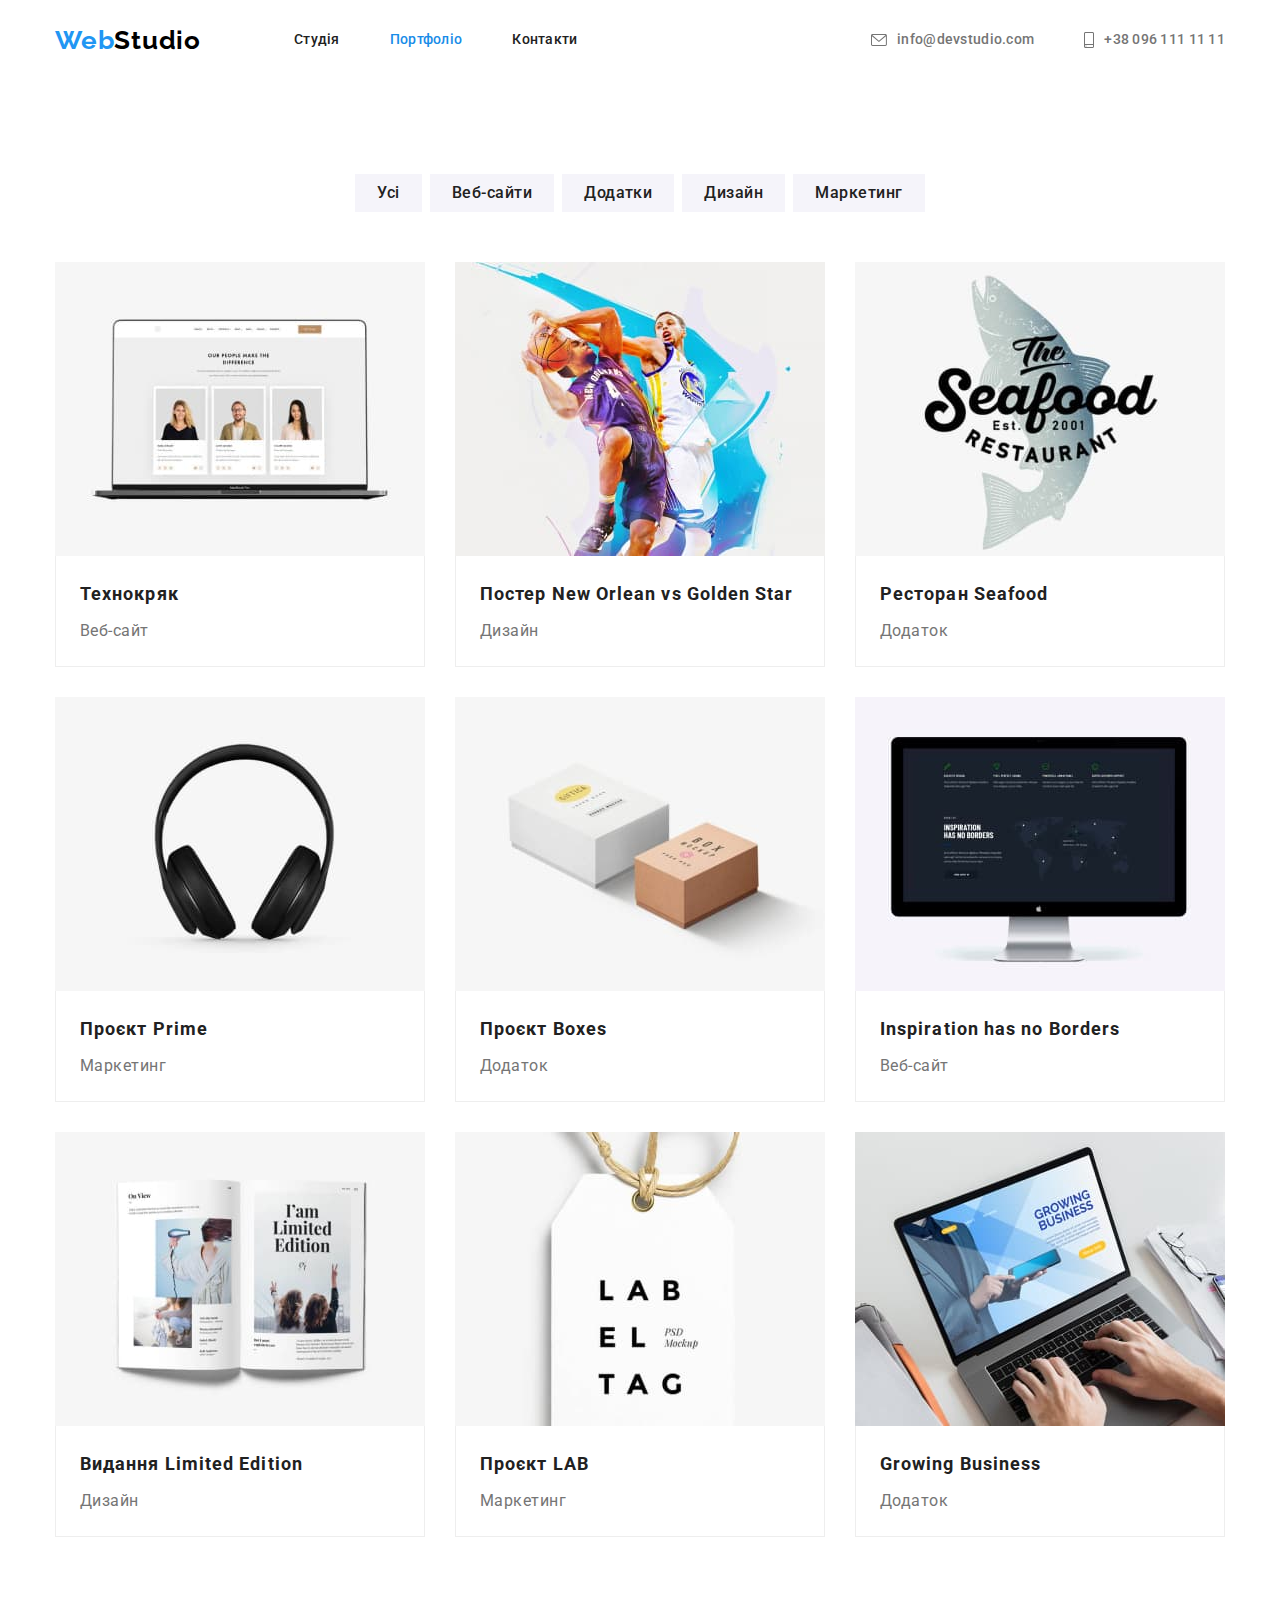
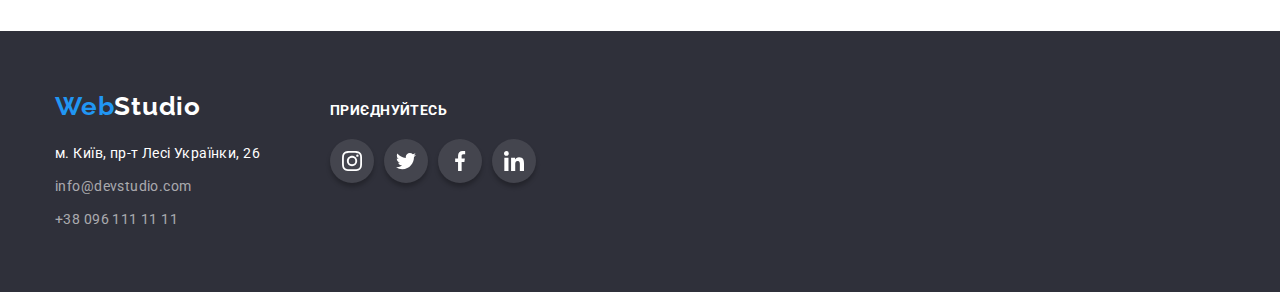
==== portfolio.html @ 5a69de16 "Start" ====
<!DOCTYPE html>
<html lang="uk">
<head>
    <meta charset="UTF-8">
    <meta http-equiv="X-UA-Compatible" content="IE=edge">
    <meta name="viewport" content="width=device-width, initial-scale=1.0">
    <title>Portfolio</title>
    <link rel="preconnect" href="https://fonts.googleapis.com">
    <link rel="preconnect" href="https://fonts.gstatic.com" crossorigin>
    <link href="https://fonts.googleapis.com/css2?family=Raleway:wght@700&family=Roboto:wght@400;500;700;900&display=swap"
        rel="stylesheet">
        <link rel="stylesheet" href="https://cdnjs.cloudflare.com/ajax/libs/modern-normalize/1.1.0/modern-normalize.min.css">
    <link rel="stylesheet" href="./css/styles.css">
</head>
<body>
<header>
    <!-- Header Nav -->
    <div class="container container-nav">
        <nav class="nav">
            <a class="logo link" href="./index.html">
                <span class="logo-accent">Web</span>Studio
            </a>
            <ul class="list list-nav">
                <li class="item">
                    <a class="link" href="./index.html">
                        Студія
                    </a>
                </li>
                <li class="item">
                    <a class="link current" href="./portfolio.html">
                        Портфоліо
                    </a>
                </li>
                <li class="item">
                    <a class="link" href="/">
                        Контакти
                    </a>
                </li>
            </ul>
        </nav>
        <ul class="list contacts-nav">
            <li class="item">
                <a class="link" href="maito:info@devstudio.com">
                    <svg class="link-icon" width="16" height="12">
                        <use href="./images/icons.svg#icon-envelope"></use>
                    </svg>
                    info@devstudio.com
                </a>
            </li>
            <li class="item">
                <a class="link" href="tel:+380961111111">
                    <svg class="link-icon" width="10" height="16">
                        <use href="./images/icons.svg#icon-smartphone"></use>
                    </svg>
                    +38 096 111 11 11
                </a>
            </li>
        </ul>
    </div>
</header>
    <main>
        <section class="section-portfolio">
            <!-- Filter portfolio -->
            <h1 hidden>
                Наші роботи
            </h1>
        <div class="container">
            <ul class="list filter-list">
                <li class="item">
                    <button class="filter-button" type="button">
                        Усі
                    </button>
                </li>
                <li class="item">
                    <button class="filter-button" type="button">
                        Веб-сайти
                    </button>
                </li>
                <li class="item">
                    <button class="filter-button" type="button">
                        Додатки
                    </button>
                </li>
                <li class="item">
                    <button class="filter-button" type="button">
                        Дизайн
                    </button>
                </li>
                <li class="item">
                    <button class="filter-button" type="button">
                        Маркетинг
                    </button>
                </li>
            </ul>
            <!-- Main portfolio -->
            <ul class="list portfolio-list">
                <li class="item">
                    <a>
                        <img src="./images/techno1.jpg" alt="Веб-сайт на ноутбуці" width="370" height="294">
                        <div class="portfolio-box">
                            <h2 class="portfolio-title">
                                Технокряк
                            </h2>
                            <p class="portfolio-text">
                                Веб-сайт
                            </p>
                        </div>
                    </a>
                </li>
                <li class="item">
                    <a>
                        <img src="./images/poster2.jpg" alt="Постер з баскетболістами" width="370" height="294">
                        <div class="portfolio-box">
                            <h2 class="portfolio-title">
                                Постер New Orlean vs Golden Star
                            </h2>
                            <p class="portfolio-text">
                                Дизайн
                            </p>
                        </div>
                    </a>
                </li>
                <li class="item">
                    <a>
                        <img src="./images/seafood3.jpg" alt="Лого ресторану" width="370" height="294">
                        <div class="portfolio-box">
                            <h2 class="portfolio-title">
                                Ресторан Seafood
                            </h2>
                            <p class="portfolio-text">
                                Додаток
                            </p>
                        </div>                       
                    </a>
                </li>
                <li class="item">
                    <a>
                        <img src="./images/prime4.jpg" alt="Навушники" width="370" height="294">
                        <div class="portfolio-box">
                            <h2 class="portfolio-title">
                                Проєкт Prime
                            </h2>
                            <p class="portfolio-text">
                                Маркетинг
                            </p>
                        </div>
                    </a>
                </li>
                <li class="item">
                    <a>
                        <img src="./images/boxes5.jpg" alt="Дві коробки" width="370" height="294">
                        <div class="portfolio-box">
                            <h2 class="portfolio-title">
                                Проєкт Boxes
                            </h2>
                            <p class="portfolio-text">
                                Додаток
                            </p>
                        </div>
                    </a>
                </li>
                <li class="item">
                    <a>
                        <img src="./images/inspiration6.jpg" alt="Монітор з веб-сайтом" width="370" height="294">
                        <div class="portfolio-box">
                            <h2 class="portfolio-title">
                                Inspiration has no Borders
                            </h2>
                            <p class="portfolio-text">
                                Веб-сайт
                            </p>
                        </div> 
                    </a>
                </li>
                <li class="item">
                    <a>
                        <img src="./images/limitededition7.jpg" alt="Розгорнута книга" width="370" height="294">
                        <div class="portfolio-box">
                            <h2 class="portfolio-title">
                                Видання Limited Edition
                            </h2>
                            <p class="portfolio-text">
                                Дизайн
                            </p>
                        </div>
                    </a>
                </li>
                <li class="item">
                    <a>
                        <img src="./images/lab8.jpg" alt="Бірка з брендом" width="370" height="294">
                        <div class="portfolio-box">
                            <h2 class="portfolio-title">
                                Проєкт LAB
                            </h2>
                            <p class="portfolio-text">
                                Маркетинг
                            </p>
                        </div>
                    </a>
                </li>
                <li class="item">
                    <a>
                        <img src="./images/business9.jpg" alt="Руки друкують на ноутбуці" width="370" height="294">
                        <div class="portfolio-box"><h2 class="portfolio-title">
                            Growing Business
                        </h2>
                        <p class="portfolio-text">
                            Додаток
                        </p>
                    </div>  
                    </a>
                </li>
            </ul>
        </div>
        </section>
    </main>
    <footer class="footer">
        <div class="container">
            <div>
                <a class="logo link footer-logo" href="./index.html">
                    <span class="logo-accent">Web</span>Studio
                </a>
                <address>
                    <a class="link street-contact" href="https://goo.gl/maps/yDgXRb8fHyVBhMKj9" target="_blank"
                        rel="noopener noreferrer nofollow">
                        м. Київ, пр-т Лесі Українки, 26
                    </a>
                    <ul class="list">
                        <li class="mail-list">
                            <a class="link footer-contacts mail" href="mailto:info@devstudio.com">
                                info@devstudio.com
                            </a>
                        </li>
                        <li>
                            <a class="link footer-contacts" href="tel:+380961111111">
                                +38 096 111 11 11
                            </a>
                        </li>
                    </ul>
                </address>
            </div>
            <div class="footer-icon-wrapper">
                <p class="text-footer-social">
                    приєднуйтесь
                </p>
                <ul class="list list-footer-social">
                    <li class="item-social-footer">
                        <a class="link-social link-social-footer" href="">
                            <svg class="icon-social" width="20" height="20px">
                                <use href="./images/icons.svg#icon-instagram-2"></use>
                            </svg>
                        </a>
                    </li>
                    <li class="item-social-footer">
                        <a class="link-social link-social-footer" href="">
                            <svg class="icon-social" width="20" height="20px">
                                <use href="./images/icons.svg#icon-twitter"></use>
                            </svg>
                        </a>
                    </li>
                    <li class="item-social-footer">
                        <a class="link-social link-social-footer" href="">
                            <svg class="icon-social" width="20" height="20px">
                                <use href="./images/icons.svg#icon-facebook"></use>
                            </svg>
                        </a>
                    </li>
                    <li class="item-social-footer">
                        <a class="link-social link-social-footer" href="">
                            <svg class="icon-social" width="20" height="20px">
                                <use href="./images/icons.svg#icon-linkedin"></use>
                            </svg>
                        </a>
                    </li>
                </ul>
            </div>
        </div>
    </footer>
</body>
</html>
---- css/styles.css ----
:root {
    --brandcolor: #2196F3;
    --secondary-accent-color: #188CE8;
    --backgroundcolor: #FFFFFF;
    --text-color: #fff;
    --accent-bcg-color: #2F303A;
    --secondary-bcg-color: #F5F4FA;
    --hcolor: #212121;
    --pcolor: #757575;
    --logocolor: #000000;
}

/* Глобальны зміни */

img {
    display: block;
}

h1,
h2,
h3,
ul,
p {
    margin: 0px 0px;
}

body {
    font-family: Roboto, sans-serif;
    background-color: var(--backgroundcolor);
    color: var(--hcolor);

}



.container {
    width: 1200px;
    margin: 0 auto;
    padding: 0 15px;
}

.list {
    list-style: none;
    padding-left: 0;
}

.link {
    text-decoration: none;
}

/* Студія */

/* Logo head  */

.container-nav {
    display: flex;
    
}

.logo {
    font-family: 'Raleway';
    font-style: normal;
    font-weight: 700;
    font-size: 26px;
    line-height: 1.19;
    letter-spacing: 0.03em;
    color: var(--logocolor);
}

.logo-accent {
    color: var(--brandcolor);
}

/* Nav */

.nav {
    display: flex;
    align-items: center;
}

.list-nav .link.current {
    color: var(--secondary-accent-color);
}

.list-nav {
    display: flex;
    margin-left: 93px;
}

.list-nav .item + .item {
    margin-left: 50px;
}

.list-nav .link {
    display: block;
    padding-top: 32px;
    padding-bottom: 32px;

    font-family: 'Roboto';
    font-style: normal;
    font-weight: 500;
    font-size: 14px;
    line-height: 1.14;
    letter-spacing: 0.02em;
    color: var(--hcolor);
}

.link:hover, .link:focus {
    color: var(--brandcolor);
}

/* Contacts Nav */

.contacts-nav {
    display: flex;
    margin-left: auto;
}

.contacts-nav .item + .item {
    margin-left: 50px;
}

.contacts-nav .link {
    display: flex;
    justify-content: center;
    align-items: center;
    padding-top: 32px;
    padding-bottom: 32px;

    font-weight: 500;
    font-style: normal;
    line-height: 1.14;
    font-size: 14px;
    color: var(--pcolor);
    letter-spacing: 0.02em;
}
.link:hover,
.link:focus {
    color: var(--brandcolor);
}

.link-icon {
    margin-right: 10px;
    fill: currentColor;
}

/* Main Studio */
.hero {
    margin-right: auto;
    margin-left: auto;
    max-width: 1600px;
    height: 600px;
    padding-top: 200px;
    padding-bottom: 200px;

    background-image: linear-gradient(
    rgba(47, 48, 58, 0.4),
    rgba(47, 48, 58, 0.4)),
    url(../images/hero.jpg);
    background-repeat: no-repeat;
    background-position: center;
    background-size: cover;

    background-color: var(--accent-bcg-color);
    text-align: center;
    

}

.hero-title {
    max-width: 696px;
    margin: 0 auto 30px;

    font-style: normal;
    font-weight: 900;
    font-size: 44px;
    line-height: 1.36;
    letter-spacing: 0.06em;
    text-transform: uppercase;
    color: var(--text-color);
}

.hero-button {
    padding: 10px 32px;
    min-width: 216px;
    
    font-family: 'Roboto';
    font-style: normal;
    font-weight: 700;
    font-size: 16px;
    line-height: 1.88;
    text-align: center;
    letter-spacing: 0.06em;
    color: var(--text-color);
    background-color: var(--brandcolor);
    cursor: pointer;
    border: none;
    box-shadow: 0px 4px 4px rgba(0, 0, 0, 0.15);
    border-radius: 4px;
}

.hero-button:hover,
.hero-button:focus {
    background-color: var(--secondary-accent-color);
}

/*Our advantages */

.visually-hidden {
    position: absolute;
    white-space: nowrap;
    width: 1px;
    height: 1px;
    overflow: hidden;
    border: 0;
    padding: 0;
    clip: rect(0 0 0 0);
    clip-path: inset(50%);
    margin: -1px;
}

.our-advantages {
    padding-top: 94px;
    padding-bottom: 94px;
}

.advantages-list {
    display: flex;
    justify-content: space-between;
}

.advantages-list .item {
    width: 270px;
}

.advantages-list .item+.item {
    margin-left: 30px;
}

.box-icon {
    display: flex;
    justify-content: center;
    align-items: center;
    margin-bottom: 30px;
    width: 270px;
    height: 120px;
    background-color: var(--secondary-bcg-color);
}

.advantages-title {
    margin-bottom: 10px;

    font-style: normal;
    font-size: 14px;
    line-height: 1.14;
    letter-spacing: 0.03em;
    text-transform: uppercase;
}

.advantages-text {
    font-weight: 400;
    font-size: 14px;
    line-height: 1.71;
    letter-spacing: 0.03em;
    color: var(--pcolor)
}

/* We do */

.we-do {
    padding-bottom: 94px;
}

.we-do .list {
    display: flex;
    justify-content: space-between;
}

.we-do-title,
.our-team-title {
    margin-bottom: 50px;

    font-style: normal;
    font-size: 36px;
    line-height: 1.17;
    text-align: center;
    letter-spacing: 0.03em;
}

/* our team */
.our-team {
    padding-top: 94px;
    padding-bottom: 94px;
    background-color: var(--secondary-bcg-color);
}

.team-list {
    display: flex;
    justify-content: space-between;
}

.team-list .item {
    padding-bottom: 30px;
    text-align: center;
    background: var(--backgroundcolor);
    box-shadow: 0px 1px 3px rgba(0, 0, 0, 0.12), 
    0px 1px 1px rgba(0, 0, 0, 0.14), 
    0px 2px 1px rgba(0, 0, 0, 0.2);
    border-radius: 0px 0px 4px 4px;
}

.img-team {
    margin-bottom: 30px;
}

.team-name {
    margin-bottom: 10px;

    font-style: normal;
    font-weight: 500;
    font-size: 16px;
    line-height: 1.19;
    letter-spacing: 0.03em;
}

.job-title {
    font-size: 16px;
    line-height: 1.19;
    letter-spacing: 0.03em;
    color: var(--pcolor);
    margin-bottom: 16px;
}

.icon-wrapper {
    display: flex;
    justify-content: center;
    align-items: center;
    
}

.link-social {
    display: flex;
    align-items: center;
    justify-content: center;
    width: 44px;
    height: 44px;
    cursor: pointer;
    color: #afb1b8;
    border-radius: 50%;
}

.link-social:hover,
.link-social:focus {
    color: var(--backgroundcolor);
    background-color: var(--brandcolor);
}

.link-social:not(:last-child) {
    margin-right: 10px;
}

.icon-social {
    display: flex;
    justify-content: center;
    align-items: center;
    fill: currentColor;
}

/* Section clients */

.section-clients {
    padding-top: 94px;
    padding-bottom: 94px;
}

.list-icon {
    display: flex;
}

.list-icon .item:not(:last-child) {
    margin-right: 30px;
}

.link-clients {
    display: flex;
    justify-content: center;
    align-items: center;
    width: 170px;
    height: 92px;
    gap: 30px;
    border: 1px solid #AFB1B8;
    color: #AFB1B8;
}

.link-clients:hover,
.link-clients:focus {
    color: var(--brandcolor);
    border: 1px solid var(--brandcolor);
}

.icon-clients {
    fill: currentColor;
}

/* Footer */

.footer {
    padding-top: 60px;
    padding-bottom: 60px;
    background-color: var(--accent-bcg-color) ;
}

.footer .container {
    display: flex;
    align-items: baseline;
}

.footer-logo {
    display: inline-block;
    margin-bottom: 20px;
    color: var(--text-color);
}

.street-contact {
    display: inline-block;
    margin-bottom: 9px;

    font-style: normal;
    font-weight: 400;
    font-size: 14px;
    line-height: 1.71;
    letter-spacing: 0.03em;
    color: var(--text-color);
}

.mail-list {
    margin-bottom: 9px;
}

.footer-contacts {
    font-style: normal;
    font-weight: 400;
    font-size: 14px;
    line-height: 1.71;
    letter-spacing: 0.03em;
    color: rgba(255, 255, 255, 0.6);
}

/* Footer social link */

.footer-icon-wrapper {
    margin-left: 70px;
}

.text-footer-social {
    font-style: normal;
    font-weight: 700;
    font-size: 14px;
    line-height: 1.14;
    letter-spacing: 0.03em;
    text-transform: uppercase;
    color: #FFFFFF;
}

.list-footer-social {
    display: flex;
    margin-top: 20px;
}

.link-social-footer {
    color: #FFFFFF;
    background-color: rgba(255, 255, 255, 0.1);
    box-shadow: 0px 4px 4px rgb(0, 0, 0, 0.25);
}

.item-social-footer:not(:last-child){
    margin-right: 10px;
}

/* Portfolio */

/* Filter */

.section-portfolio {
    padding-top: 94px;
    padding-bottom: 94px;
}

.filter-list {
    margin-bottom: 50px;
    display: flex;
    justify-content: center;
}

.filter-list .item + .item {
    margin-left: 8px;
}

.filter-button {
    padding: 6px 22px;

    font-family: 'Roboto';
    font-style: normal;
    font-weight: 500;
    font-size: 16px;
    line-height: 1.62;
    text-align: center;
    letter-spacing: 0.03em;
    color: var(--hcolor);
    border: none;
    background-color: var(--secondary-bcg-color);
    cursor: pointer;
}

.filter-button:hover,
.filter-button:focus {
    color: #FFFFFF;
    background-color: var(--brandcolor);
    box-shadow: 0px 3px 1px rgba(0, 0, 0, 0.1), 0px 1px 2px rgba(0, 0, 0, 0.08), 0px 2px 2px rgba(0, 0, 0, 0.12);
    border-radius: 4px;
}

/* Portfolio cards */

.portfolio-list .item:hover {
    box-shadow: 0px 1px 1px rgba(0, 0, 0, 0.12), 0px 4px 4px rgba(0, 0, 0, 0.06), 1px 4px 6px rgba(0, 0, 0, 0.16);
}

.portfolio-list {
    display: flex;
    flex-wrap: wrap;
    gap: 30px;
}

.portfolio-box {
    padding: 20px 24px;
    border-right: 1px solid #EEEEEE;
    border-bottom: 1px solid #EEEEEE;
    border-left: 1px solid #EEEEEE;
}

.portfolio-title {
    margin-bottom: 4px;

    font-size: 18px;
    line-height: 2;
    letter-spacing: 0.06em;
}

.portfolio-text {
    font-size: 16px;
    line-height: 30px;
    letter-spacing: 0.03em;
    color: var(--pcolor);
    
}
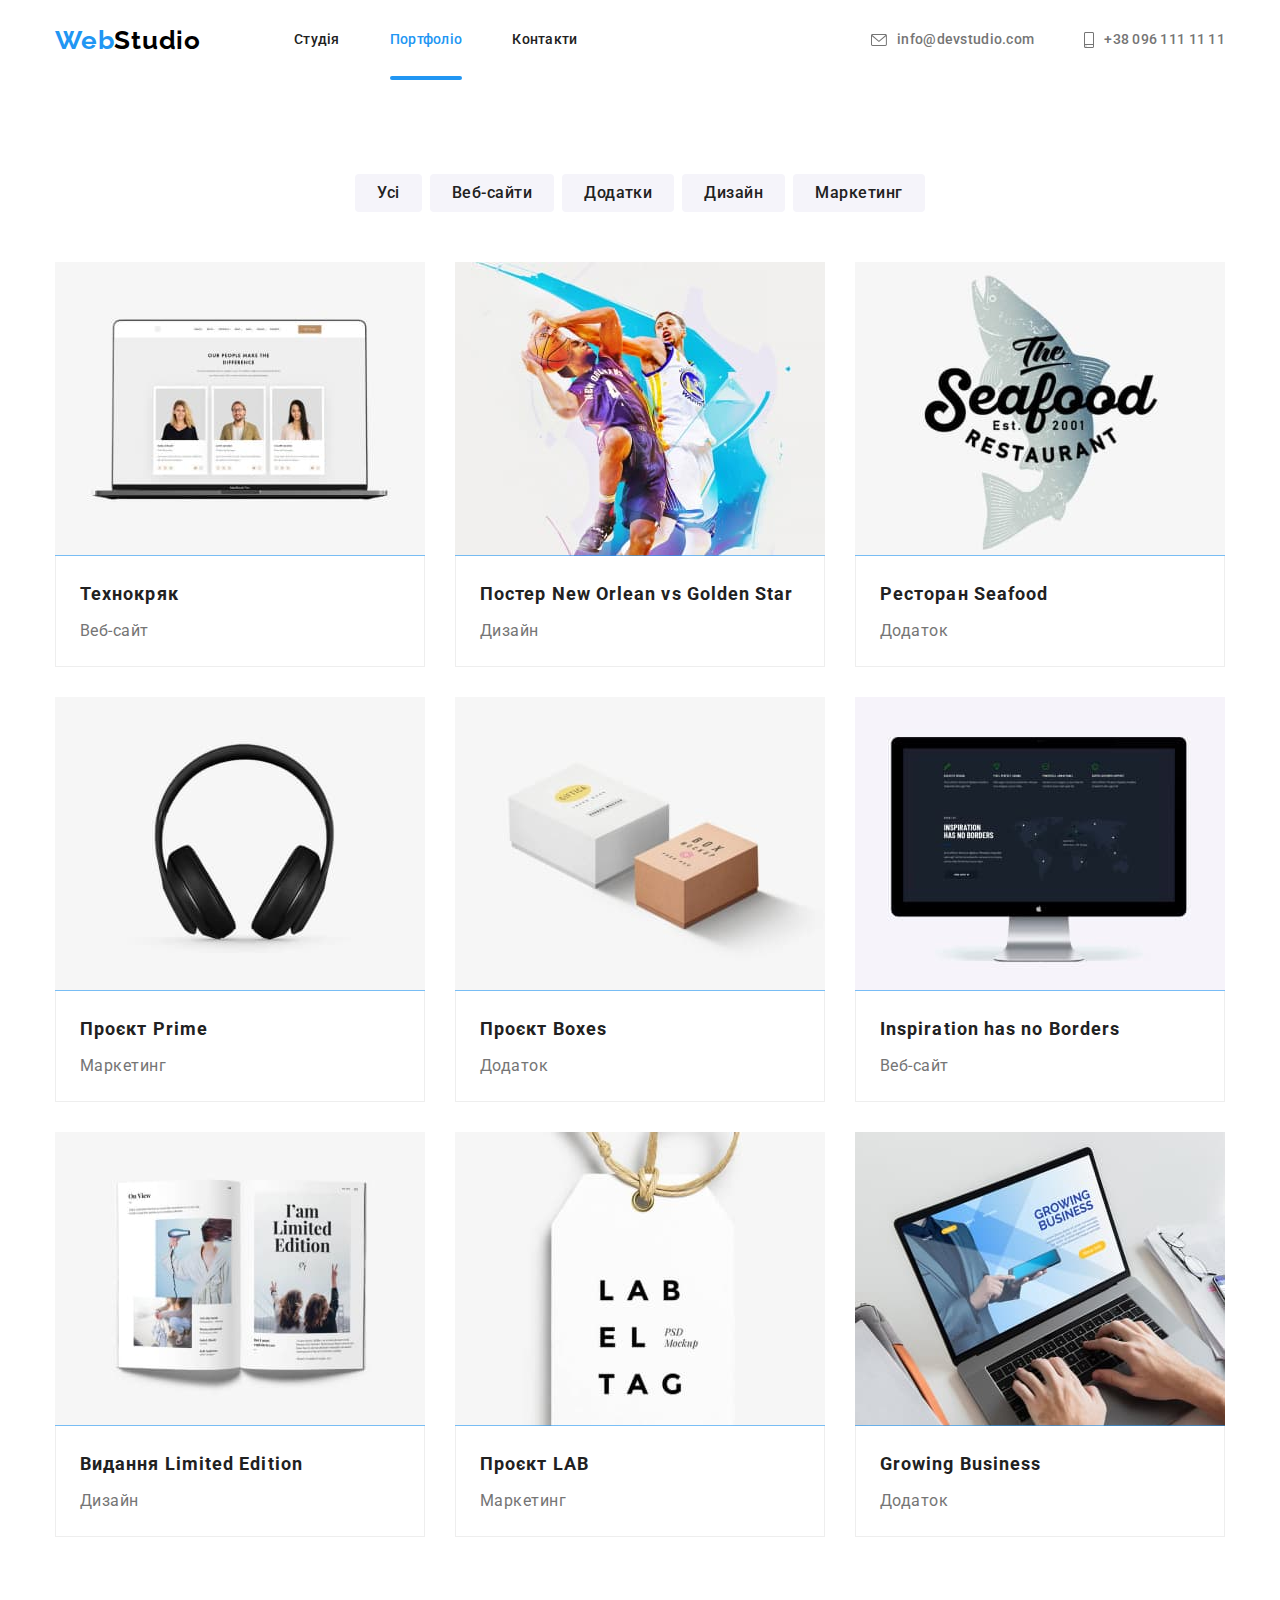
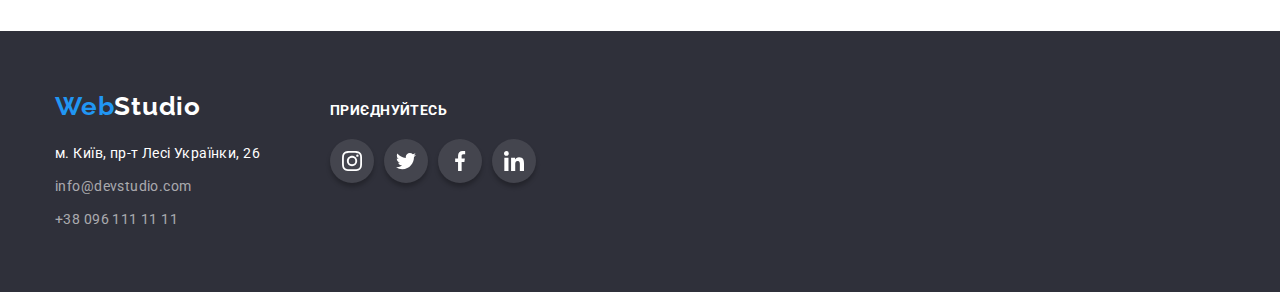
==== commit 759ff881: "modal" ====
--- a/portfolio.html
+++ b/portfolio.html
@@ -94,9 +94,15 @@
             </ul>
             <!-- Main portfolio -->
             <ul class="list portfolio-list">
-                <li class="item">
-                    <a>
+                <li class="item hover-overlay">
+                    <a>
+                       <div class="box-overlay">
                         <img src="./images/techno1.jpg" alt="Веб-сайт на ноутбуці" width="370" height="294">
+                        <p class="overlay">
+                            Ресурс пропонує комплексні пропозиції з різним рівнем функціоналу та сервісів. Все це дозволить відвідувачу отримати
+                            вичерпні відомості про компанію чи приватну особу.
+                        </p>
+                       </div>
                         <div class="portfolio-box">
                             <h2 class="portfolio-title">
                                 Технокряк
@@ -107,9 +113,15 @@
                         </div>
                     </a>
                 </li>
-                <li class="item">
-                    <a>
-                        <img src="./images/poster2.jpg" alt="Постер з баскетболістами" width="370" height="294">
+                <li class="item hover-overlay">
+                    <a>
+                        <div class="box-overlay">
+                            <img src="./images/poster2.jpg" alt="Постер з баскетболістами" width="370" height="294">
+                        <p class="overlay">
+                            Ресурс пропонує комплексні пропозиції з різним рівнем функціоналу та сервісів. Все це дозволить відвідувачу отримати
+                            вичерпні відомості про компанію чи приватну особу.
+                        </p>
+                        </div>
                         <div class="portfolio-box">
                             <h2 class="portfolio-title">
                                 Постер New Orlean vs Golden Star
@@ -120,9 +132,15 @@
                         </div>
                     </a>
                 </li>
-                <li class="item">
-                    <a>
-                        <img src="./images/seafood3.jpg" alt="Лого ресторану" width="370" height="294">
+                <li class="item hover-overlay">
+                    <a>
+                        <div class="box-overlay">
+                            <img src="./images/seafood3.jpg" alt="Лого ресторану" width="370" height="294">
+                        <p class="overlay">
+                            Ресурс пропонує комплексні пропозиції з різним рівнем функціоналу та сервісів. Все це дозволить відвідувачу отримати
+                            вичерпні відомості про компанію чи приватну особу.
+                        </p>
+                        </div>
                         <div class="portfolio-box">
                             <h2 class="portfolio-title">
                                 Ресторан Seafood
@@ -133,9 +151,15 @@
                         </div>                       
                     </a>
                 </li>
-                <li class="item">
-                    <a>
-                        <img src="./images/prime4.jpg" alt="Навушники" width="370" height="294">
+                <li class="item hover-overlay">
+                    <a>
+                        <div class="box-overlay">
+                            <img src="./images/prime4.jpg" alt="Навушники" width="370" height="294">
+                        <p class="overlay">
+                            Ресурс пропонує комплексні пропозиції з різним рівнем функціоналу та сервісів. Все це дозволить відвідувачу отримати
+                            вичерпні відомості про компанію чи приватну особу.
+                        </p>
+                        </div>
                         <div class="portfolio-box">
                             <h2 class="portfolio-title">
                                 Проєкт Prime
@@ -146,9 +170,15 @@
                         </div>
                     </a>
                 </li>
-                <li class="item">
-                    <a>
-                        <img src="./images/boxes5.jpg" alt="Дві коробки" width="370" height="294">
+                <li class="item hover-overlay">
+                    <a>
+                        <div class="box-overlay">
+                            <img src="./images/boxes5.jpg" alt="Дві коробки" width="370" height="294">
+                        <p class="overlay">
+                            Ресурс пропонує комплексні пропозиції з різним рівнем функціоналу та сервісів. Все це дозволить відвідувачу отримати
+                            вичерпні відомості про компанію чи приватну особу.
+                        </p>
+                        </div>
                         <div class="portfolio-box">
                             <h2 class="portfolio-title">
                                 Проєкт Boxes
@@ -159,9 +189,15 @@
                         </div>
                     </a>
                 </li>
-                <li class="item">
-                    <a>
-                        <img src="./images/inspiration6.jpg" alt="Монітор з веб-сайтом" width="370" height="294">
+                <li class="item hover-overlay">
+                    <a>
+                       <div class="box-overlay">
+                         <img src="./images/inspiration6.jpg" alt="Монітор з веб-сайтом" width="370" height="294">
+                        <p class="overlay">
+                            Ресурс пропонує комплексні пропозиції з різним рівнем функціоналу та сервісів. Все це дозволить відвідувачу отримати
+                            вичерпні відомості про компанію чи приватну особу.
+                        </p>
+                       </div>
                         <div class="portfolio-box">
                             <h2 class="portfolio-title">
                                 Inspiration has no Borders
@@ -172,9 +208,15 @@
                         </div> 
                     </a>
                 </li>
-                <li class="item">
-                    <a>
-                        <img src="./images/limitededition7.jpg" alt="Розгорнута книга" width="370" height="294">
+                <li class="item hover-overlay">
+                    <a>
+                        <div class="box-overlay">
+                            <img src="./images/limitededition7.jpg" alt="Розгорнута книга" width="370" height="294">
+                        <p class="overlay">
+                            Ресурс пропонує комплексні пропозиції з різним рівнем функціоналу та сервісів. Все це дозволить відвідувачу отримати
+                            вичерпні відомості про компанію чи приватну особу.
+                        </p>
+                        </div>
                         <div class="portfolio-box">
                             <h2 class="portfolio-title">
                                 Видання Limited Edition
@@ -185,9 +227,15 @@
                         </div>
                     </a>
                 </li>
-                <li class="item">
-                    <a>
-                        <img src="./images/lab8.jpg" alt="Бірка з брендом" width="370" height="294">
+                <li class="item hover-overlay">
+                    <a>
+                        <div class="box-overlay">
+                            <img src="./images/lab8.jpg" alt="Бірка з брендом" width="370" height="294">
+                        <p class="overlay">
+                            Ресурс пропонує комплексні пропозиції з різним рівнем функціоналу та сервісів. Все це дозволить відвідувачу отримати
+                            вичерпні відомості про компанію чи приватну особу.
+                        </p>
+                        </div>
                         <div class="portfolio-box">
                             <h2 class="portfolio-title">
                                 Проєкт LAB
@@ -198,9 +246,15 @@
                         </div>
                     </a>
                 </li>
-                <li class="item">
-                    <a>
-                        <img src="./images/business9.jpg" alt="Руки друкують на ноутбуці" width="370" height="294">
+                <li class="item hover-overlay">
+                    <a>
+                        <div class="box-overlay">
+                            <img src="./images/business9.jpg" alt="Руки друкують на ноутбуці" width="370" height="294">
+                        <p class="overlay">
+                            Ресурс пропонує комплексні пропозиції з різним рівнем функціоналу та сервісів. Все це дозволить відвідувачу отримати
+                            вичерпні відомості про компанію чи приватну особу.
+                        </p>
+                        </div>
                         <div class="portfolio-box"><h2 class="portfolio-title">
                             Growing Business
                         </h2>
--- a/css/styles.css
+++ b/css/styles.css
@@ -79,7 +79,23 @@
 }
 
 .list-nav .link.current {
-    color: var(--secondary-accent-color);
+    position: relative;
+    color: var(--brandcolor);
+}
+
+.current::after {
+    content: "";
+
+    position: absolute;
+    left: 0;
+    bottom: 0;
+
+    display: block;
+    width: 100%;
+    height: 4px;
+
+    background-color: var(--brandcolor);
+    border-radius: 2px;
 }
 
 .list-nav {
@@ -103,6 +119,9 @@
     line-height: 1.14;
     letter-spacing: 0.02em;
     color: var(--hcolor);
+
+
+    transition: color 250ms cubic-bezier(0.4, 0, 0.2, 1);
 }
 
 .link:hover, .link:focus {
@@ -133,6 +152,8 @@
     font-size: 14px;
     color: var(--pcolor);
     letter-spacing: 0.02em;
+
+    transition: color 250ms cubic-bezier(0.4, 0, 0.2, 1);
 }
 .link:hover,
 .link:focus {
@@ -197,6 +218,8 @@
     border: none;
     box-shadow: 0px 4px 4px rgba(0, 0, 0, 0.15);
     border-radius: 4px;
+
+    transition: color 250ms cubic-bezier(0.4, 0, 0.2, 1);
 }
 
 .hero-button:hover,
@@ -331,6 +354,8 @@
     margin-bottom: 16px;
 }
 
+/* social */
+
 .icon-wrapper {
     display: flex;
     justify-content: center;
@@ -347,6 +372,9 @@
     cursor: pointer;
     color: #afb1b8;
     border-radius: 50%;
+
+    transition: color 250ms cubic-bezier(0.4, 0, 0.2, 1),
+    background-color 250ms cubic-bezier(0.4, 0, 0.2, 1);
 }
 
 .link-social:hover,
@@ -390,6 +418,9 @@
     gap: 30px;
     border: 1px solid #AFB1B8;
     color: #AFB1B8;
+
+    transition: color 250ms cubic-bezier(0.4, 0, 0.2, 1),
+    border 250ms cubic-bezier(0.4, 0, 0.2, 1);
 }
 
 .link-clients:hover,
@@ -431,6 +462,8 @@
     line-height: 1.71;
     letter-spacing: 0.03em;
     color: var(--text-color);
+
+    transition: color 250ms cubic-bezier(0.4, 0, 0.2, 1);
 }
 
 .mail-list {
@@ -444,6 +477,8 @@
     line-height: 1.71;
     letter-spacing: 0.03em;
     color: rgba(255, 255, 255, 0.6);
+
+    transition: color 250ms cubic-bezier(0.4, 0, 0.2, 1);
 }
 
 /* Footer social link */
@@ -471,6 +506,8 @@
     color: #FFFFFF;
     background-color: rgba(255, 255, 255, 0.1);
     box-shadow: 0px 4px 4px rgb(0, 0, 0, 0.25);
+
+
 }
 
 .item-social-footer:not(:last-child){
@@ -510,6 +547,11 @@
     border: none;
     background-color: var(--secondary-bcg-color);
     cursor: pointer;
+    border-radius: 4px;
+
+    transition: color 250ms cubic-bezier(0.4, 0, 0.2, 1),
+    background-color 250ms cubic-bezier(0.4, 0, 0.2, 1),
+    box-shadow 250ms cubic-bezier(0.4, 0, 0.2, 1);
 }
 
 .filter-button:hover,
@@ -517,10 +559,14 @@
     color: #FFFFFF;
     background-color: var(--brandcolor);
     box-shadow: 0px 3px 1px rgba(0, 0, 0, 0.1), 0px 1px 2px rgba(0, 0, 0, 0.08), 0px 2px 2px rgba(0, 0, 0, 0.12);
-    border-radius: 4px;
+    
 }
 
 /* Portfolio cards */
+
+.portfolio-list .item {
+    transition: box-shadow 250ms cubic-bezier(0.4, 0, 0.2, 1);
+}
 
 .portfolio-list .item:hover {
     box-shadow: 0px 1px 1px rgba(0, 0, 0, 0.12), 0px 4px 4px rgba(0, 0, 0, 0.06), 1px 4px 6px rgba(0, 0, 0, 0.16);
@@ -553,4 +599,81 @@
     letter-spacing: 0.03em;
     color: var(--pcolor);
     
+}
+
+.box-overlay{
+    position: relative;
+    overflow: hidden;
+}
+
+.overlay {
+    position: absolute;
+    left: 0;
+    top: 0;
+
+    padding: 63px 24px;
+
+    font-weight: 400;
+    font-size: 18px;
+    line-height: 1.55;    
+    letter-spacing: 0.03em;
+    color: #FFFFFF;
+    background-color: rgba(33, 150, 243, 0.9);
+
+    transform: translateY(100%);
+    transition: transform 250ms cubic-bezier(0.4, 0, 0.2, 1);
+}
+
+.hover-overlay:hover .overlay {
+    transform: translateY(0);
+}
+
+/* Modal window backdrop */
+
+.backdrop {
+    position: fixed;
+    top: 0;
+    left: 0;
+
+    width: 100%;
+    height: 100%;
+
+    background: rgba(0, 0, 0, 0.5);
+}
+
+.backdrop.is-hidden {
+    opacity: 0;
+    pointer-events: none;
+}
+
+.modal {
+    position: absolute;
+    top: 50%;
+    left: 50%;
+    transform: translate(-50%, -50%);
+
+    min-width: 528px;
+    min-height: 581px;
+
+    background: #FFFFFF;
+    box-shadow: 0px 1px 3px rgba(0, 0, 0, 0.12), 0px 1px 1px rgba(0, 0, 0, 0.14), 0px 2px 1px rgba(0, 0, 0, 0.2);
+    border-radius: 4px;
+
+    transition: opacity ;
+}
+
+.button-modal {
+   position: absolute;
+   top: 8px;
+   right: 8px;
+   display: flex;
+   align-items: center;
+   justify-content: center;
+   
+    width: 30px;
+    height: 30px;
+
+    border: 1px solid rgba(0, 0, 0, 0.1);
+    border-radius: 50%;
+    background-color: #FFF;
 }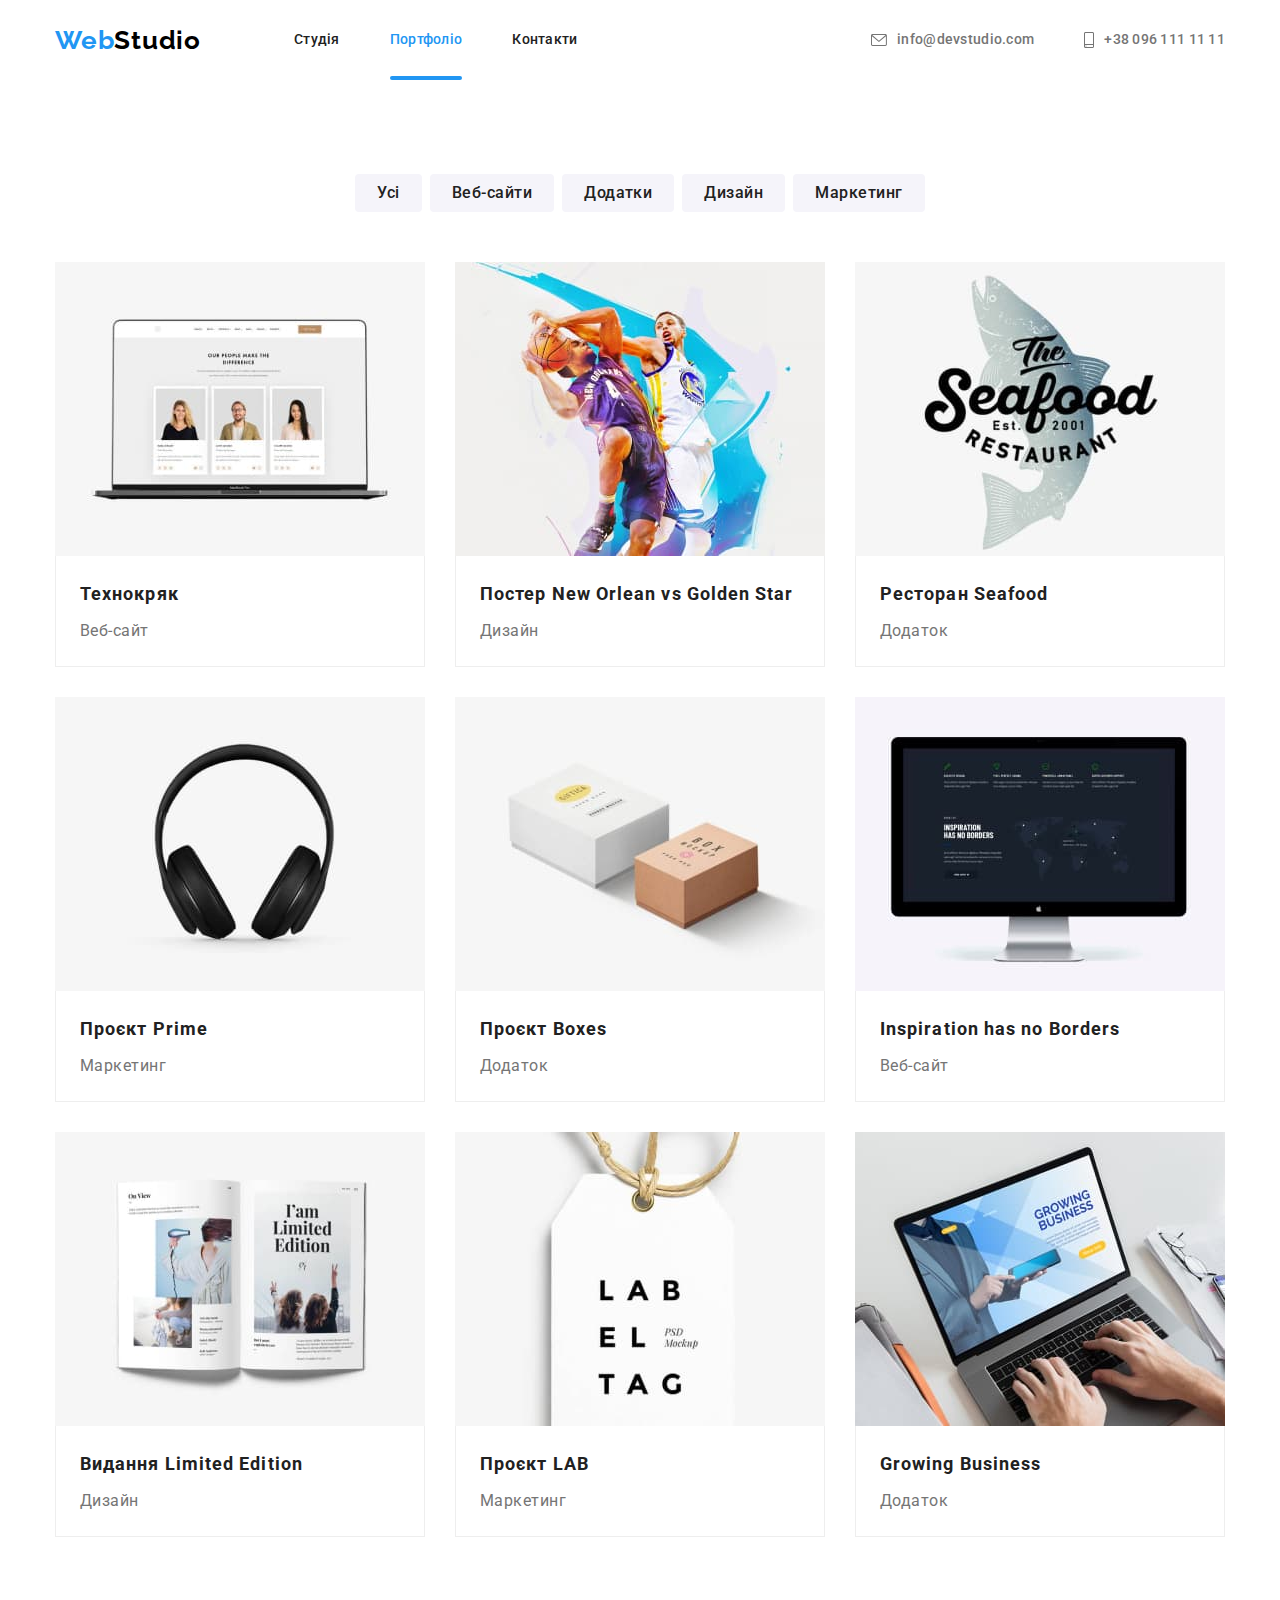
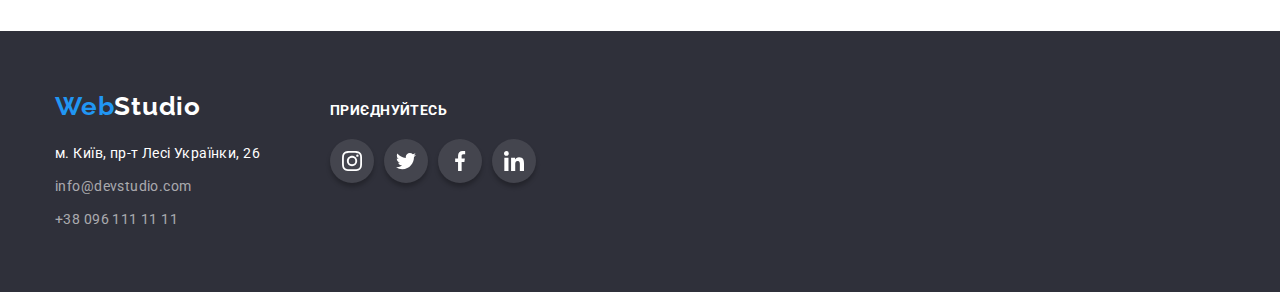
==== commit ba183cb4: "update" ====
--- a/portfolio.html
+++ b/portfolio.html
@@ -199,7 +199,7 @@
                         </p>
                        </div>
                         <div class="portfolio-box">
-                            <h2 class="portfolio-title">
+                            <h2 lang="en" class="portfolio-title">
                                 Inspiration has no Borders
                             </h2>
                             <p class="portfolio-text">
--- a/css/styles.css
+++ b/css/styles.css
@@ -310,6 +310,31 @@
     letter-spacing: 0.03em;
 }
 
+.box-we-do {
+    position: relative;
+}
+
+.box-we-do .text {
+    position: absolute;
+    bottom: 0;
+
+    display: flex;
+    align-items: center;
+    justify-content: center;
+
+    width: 100%;
+    height: 70px;
+
+    font-weight: 700;
+    font-size: 14px;
+    line-height: 1.14;
+    text-align: center;
+    letter-spacing: 0.03em;
+    text-transform: uppercase;
+    color: #FFFFFF;
+    background: rgba(47, 48, 58, 0.8);
+}
+
 /* our team */
 .our-team {
     padding-top: 94px;
@@ -620,7 +645,7 @@
     color: #FFFFFF;
     background-color: rgba(33, 150, 243, 0.9);
 
-    transform: translateY(100%);
+    transform: translateY(101%);
     transition: transform 250ms cubic-bezier(0.4, 0, 0.2, 1);
 }
 
@@ -639,11 +664,13 @@
     height: 100%;
 
     background: rgba(0, 0, 0, 0.5);
+    
 }
 
 .backdrop.is-hidden {
     opacity: 0;
     pointer-events: none;
+    
 }
 
 .modal {
@@ -658,9 +685,8 @@
     background: #FFFFFF;
     box-shadow: 0px 1px 3px rgba(0, 0, 0, 0.12), 0px 1px 1px rgba(0, 0, 0, 0.14), 0px 2px 1px rgba(0, 0, 0, 0.2);
     border-radius: 4px;
-
-    transition: opacity ;
-}
+    
+    }
 
 .button-modal {
    position: absolute;
@@ -676,4 +702,5 @@
     border: 1px solid rgba(0, 0, 0, 0.1);
     border-radius: 50%;
     background-color: #FFF;
+    cursor: pointer;
 }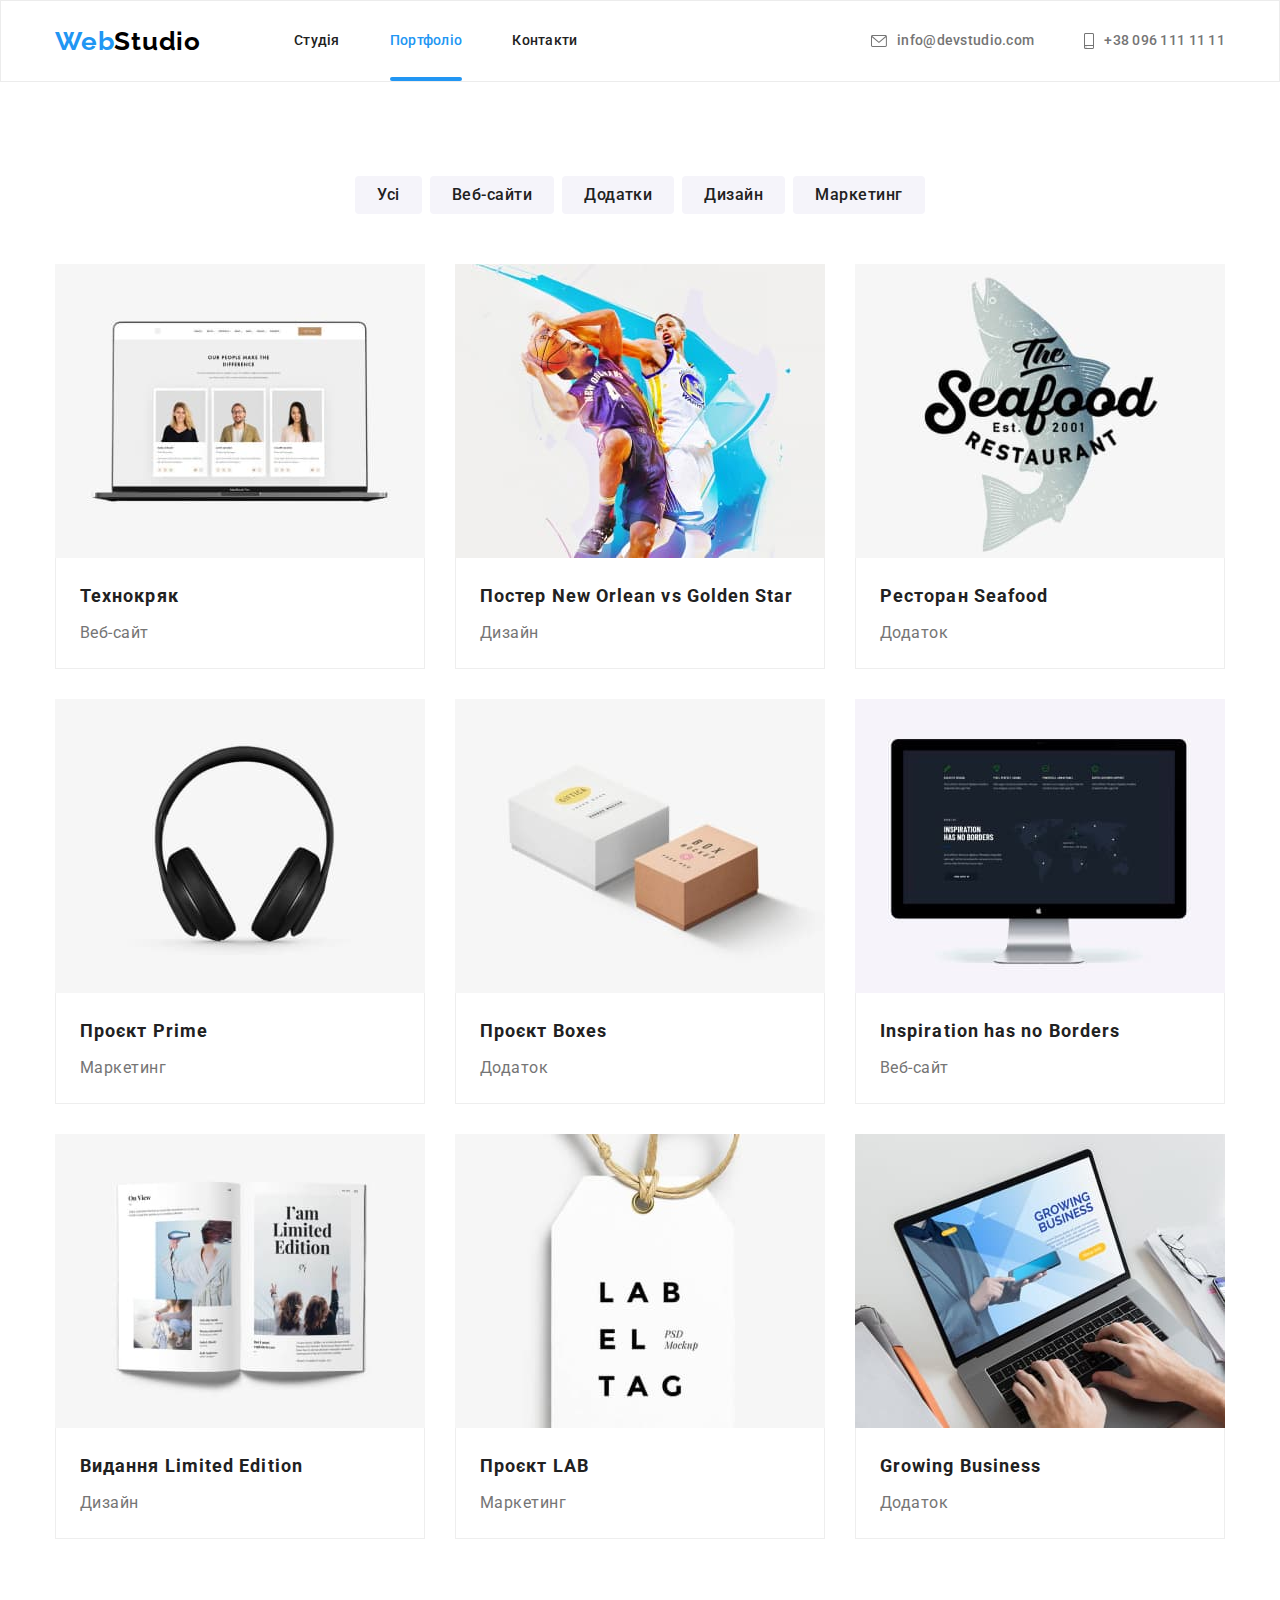
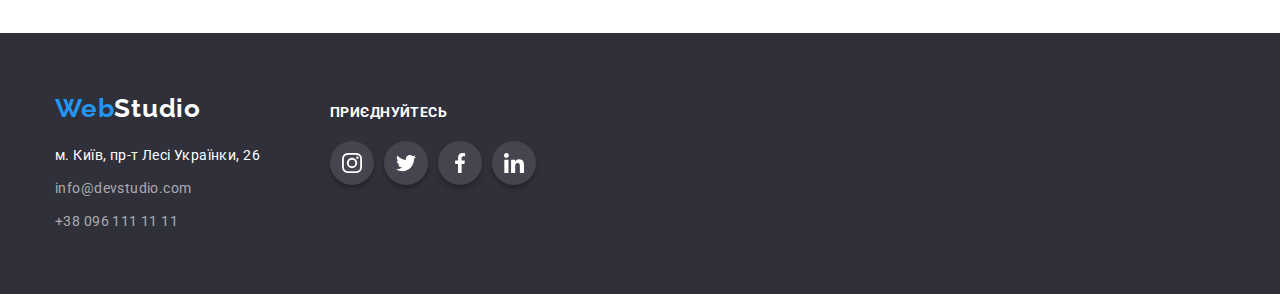
==== commit 365c4ca6: "trasform change and add border header" ====
--- a/portfolio.html
+++ b/portfolio.html
@@ -13,7 +13,7 @@
     <link rel="stylesheet" href="./css/styles.css">
 </head>
 <body>
-<header>
+<header class="header">
     <!-- Header Nav -->
     <div class="container container-nav">
         <nav class="nav">
--- a/css/styles.css
+++ b/css/styles.css
@@ -51,6 +51,10 @@
 /* Студія */
 
 /* Logo head  */
+
+.header {
+    border: 1px solid #ECECEC;
+}
 
 .container-nav {
     display: flex;
@@ -662,15 +666,21 @@
 
     width: 100%;
     height: 100%;
-
+    
     background: rgba(0, 0, 0, 0.5);
+    transition: opacity 300ms cubic-bezier(0.4, 0, 0.2, 1), 
+    visibility 300ms cubic-bezier(0.4, 0, 0.2, 1);
     
 }
 
 .backdrop.is-hidden {
     opacity: 0;
     pointer-events: none;
-    
+    visibility: hidden;
+}
+
+.backdrop.is-hidden .modal {
+    transform: perspective(600px) translate(0%, -100%) rotateX(60deg);
 }
 
 .modal {
@@ -685,7 +695,7 @@
     background: #FFFFFF;
     box-shadow: 0px 1px 3px rgba(0, 0, 0, 0.12), 0px 1px 1px rgba(0, 0, 0, 0.14), 0px 2px 1px rgba(0, 0, 0, 0.2);
     border-radius: 4px;
-    
+    transition: transform 300ms cubic-bezier(0.4, 0, 0.2, 1);
     }
 
 .button-modal {
